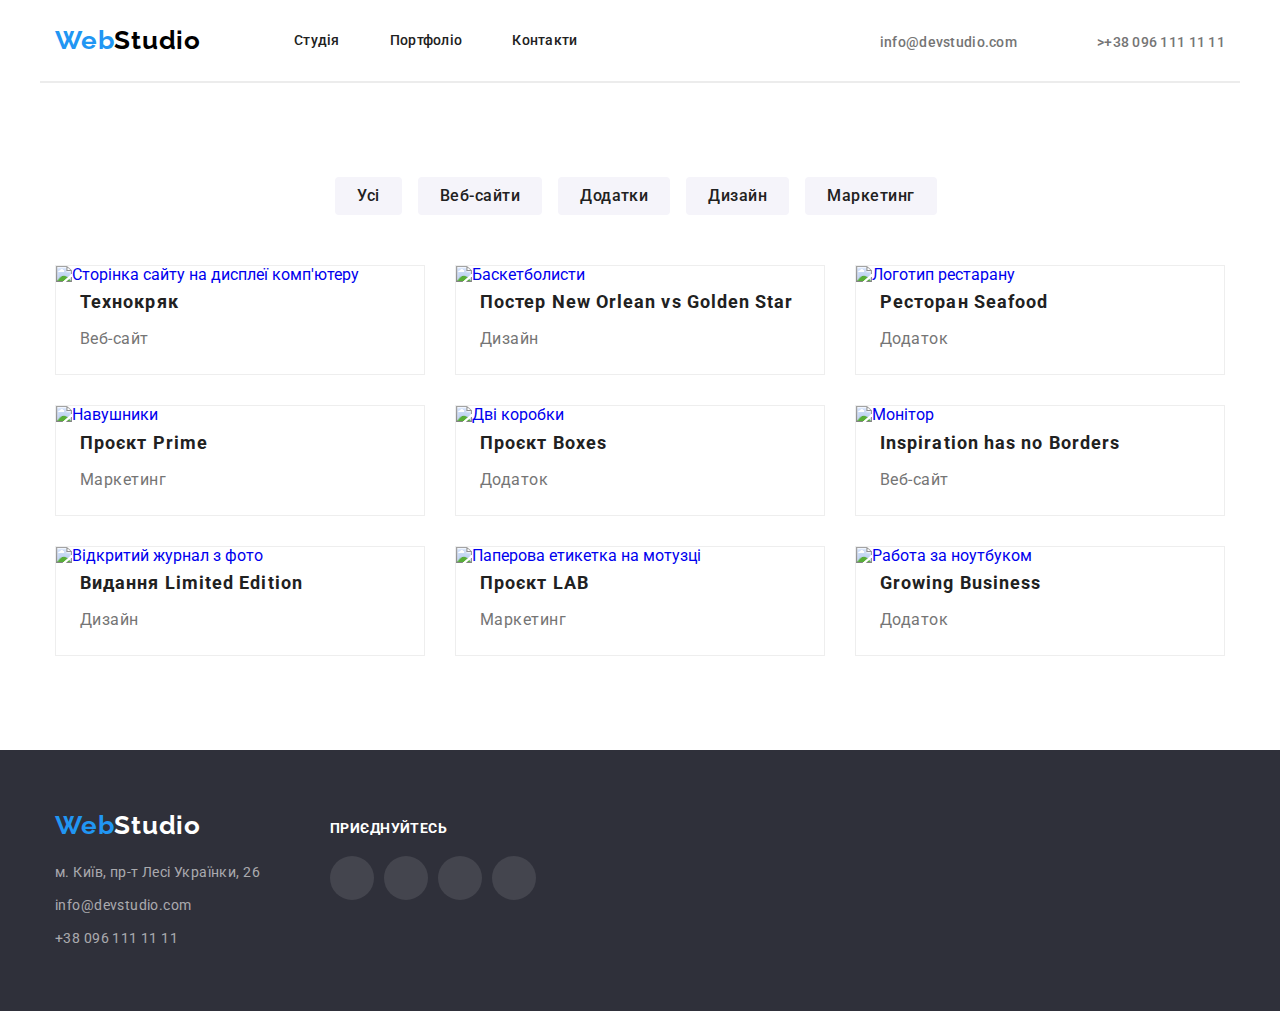
==== portfolio.html @ 94118d5a "Робота з svg графікою" ====
<!DOCTYPE html>
<html lang="uk">
  <head>
    <meta charset="UTF-8" />
    <meta http-equiv="X-UA-Compatible" content="IE=edge" />
    <meta name="viewport" content="width=device-width, initial-scale=1.0" />
    <title>Document</title>
    <link
      href="https://fonts.googleapis.com/css2?family=Raleway:wght@700&family=Roboto:wght@400;500;700;900&display=swap"
      rel="stylesheet"
    />
    <link
      rel="stylesheet"
      href="https://cdnjs.cloudflare.com/ajax/libs/modern-normalize/1.1.0/modern-normalize.min.css"
    />
    <link rel="stylesheet" href="./css/styles.css" />
  </head>
  <body>
    <header>
      <div class="container main-nav">
        <!-- Назва компанії. Перехід на головну сторінку сайту -->
        <a href="./index.html" class="logo">Web<span class="black">Studio</span></a>

        <!-- Перехід на інші сторінки сайту -->
        <nav class="site-nav">
          <ul class="navigation">
            <li class="page"><a href="./index.html" class="link">Студія</a></li>
            <li class="page"><a href="#" class="link">Портфоліо</a></li>
            <li class="page"><a href="#" class="link">Контакти</a></li>
          </ul>
        </nav>
        <!-- Перехід на сторінки сайту з формою для листування та з'єднання скайпом -->
        <ul class="contact">
          <li class="data">
            <a href="mailto:info@devstudio.com" class="contact-link">
              <svg class="icon" width="16" height="12">
                <use href="./images/icons2.svg#icon-envelope"></use></svg>info@devstudio.com</a>
          </li>
          <li class="data">
            <a href="tel:+380961111111" class="contact-link">
              <svg class="icon" width="10" height="16">
                <use href="./images/icons2.svg#icon-smartphone"></use></svg>
              >+38 096 111 11 11</a></li>
          </ul>
      </div>
    </header>
    <!-- Унікальний контент сторінки Портфоліо-->
    <main class="main">
      <section class="section">
        <div class="container">
          <h1 class="block">Наші проекти</h1>
          <!--Кнопки сортування реалізованих проектів -->
          <ul class="btn">
            <li class="sort"><button type="button">Усі</button></li>
            <li class="sort"><button type="button">Веб-сайти</button></li>
            <li class="sort"><button type="button">Додатки</button></li>
            <li class="sort"><button type="button">Дизайн</button></li>
            <li class="sort"><button type="button">Маркетинг</button></li>
          </ul>
          <!-- Реалізовані проекти компанії-->
          <ul class="projects">
            <li class="example">
              <a href="#" target="_blank" rel="noopener noreferrer" class="link"
                ><img
                  src="./images/teh.jpg"
                  alt="Сторінка сайту на дисплеї комп'ютеру"
                  width="370"
                />
                <h2 class="projects-title">Технокряк</h2>
                <p class="projects-text">Веб-сайт</p></a
              >
            </li>
            <li class="example">
              <a href="#" target="_blank" rel="noopener noreferrer" class="link"
                ><img src="./images/postrer.jpg" alt="Баскетболисти" width="370" />
                <h2 class="projects-title">Постер New Orlean vs Golden Star</h2>
                <p class="projects-text">Дизайн</p></a
              >
            </li>
            <li class="example">
              <a href="#" target="_blank" rel="noopener noreferrer" class="link"
                ><img src="./images/restaurant.jpg" alt="Логотип рестарану" width="370" />
                <h2 class="projects-title">Ресторан Seafood</h2>
                <p class="projects-text">Додаток</p></a
              >
            </li>
            <li class="example">
              <a href="#" target="_blank" rel="noopener noreferrer" class="link"
                ><img src="./images/prime.jpg" alt="Навушники" width="370" />
                <h2 class="projects-title">Проєкт Prime</h2>
                <p class="projects-text">Маркетинг</p></a
              >
            </li>
            <li class="example">
              <a href="#" target="_blank" rel="noopener noreferrer" class="link"
                ><img src="./images/boxes.jpg" alt="Дві коробки" width="370" />
                <h2 class="projects-title">Проєкт Boxes</h2>
                <p class="projects-text">Додаток</p></a
              >
            </li>
            <li class="example">
              <a href="#" target="_blank" rel="noopener noreferrer" class="link"
                ><img src="./images/inspir.jpg" alt="Монітор" width="370" />
                <h2 class="projects-title">Inspiration has no Borders</h2>
                <p class="projects-text">Веб-сайт</p></a
              >
            </li>
            <li class="example">
              <a href="#" target="_blank" rel="noopener noreferrer" class="link"
                ><img src="./images/edition.jpg" alt="Відкритий журнал з фото" width="370" />
                <h2 class="projects-title">Видання Limited Edition</h2>
                <p class="projects-text">Дизайн</p></a
              >
            </li>
            <li class="example">
              <a href="#" target="_blank" rel="noopener noreferrer" class="link"
                ><img src="./images/lab.jpg" alt="Паперова етикетка на мотузці" width="370" />
                <h2 class="projects-title">Проєкт LAB</h2>
                <p class="projects-text">Маркетинг</p></a
              >
            </li>
            <li class="example">
              <a href="#" target="_blank" rel="noopener noreferrer" class="link"
                ><img src="./images/business.jpg" alt="Работа за ноутбуком" width="370" />
                <h2 class="projects-title">Growing Business</h2>
                <p class="projects-text">Додаток</p></a
              >
            </li>
          </ul>
        </div>
      </section>
    </main>

    <!-- Контакти -->
    <footer class="footer">
      <div class="container info">
        <div class="box-v2">
          <a href="./index.html" class="logo">Web<span class="white">Studio</span></a>
          <address>
            <ul class="address">
              <li class="point">
                <a
                  href="https://www.google.com/maps/d/viewer?mid=10uSM3H-mIU3GznYo2szRIEphczw&hl=en_US&ll=50.42732700000001%2C30.538092&z=17"
                  target="_blank"
                  rel="noopener noreferrer"
                  class="link-contacts"
                  >м. Київ, пр-т Лесі Українки, 26</a
                >
              </li>
              <li class="point">
                <a href="mailto:info@devstudio.com " class="link-contacts">info@devstudio.com</a>
              </li>
              <li class="point">
                <a href="tel:+380961111111" class="link-contacts">+38 096 111 11 11</a>
              </li>
            </ul>
          </address>
        </div>
        <div class="box-v3">
          <h4 class="social-text">приєднуйтесь</h4>
          <ul class="social-footer">
            <li>
              <a class="item-link" href="#" target="_blank" rel="noopener noreferrer"
                ><svg class="link" width="20" height="20">
                  <use href="./images/icons2.svg#icon-instagram"></use>
                </svg>
              </a>
            </li>
            <li>
              <a class="item-link" href="#" target="_blank" rel="noopener noreferrer"
                ><svg class="link" width="20" height="20">
                  <use href="./images/icons2.svg#icon-twitter"></use>
                </svg>
              </a>
            </li>
            <li>
              <a class="item-link" href="#" target="_blank" rel="noopener noreferrer"
                ><svg class="link" width="20" height="20">
                  <use href="./images/icons2.svg#icon-facebook"></use>
                </svg>
              </a>
            </li>
            <li>
              <a class="item-link" href="#" target="_blank" rel="noopener noreferrer"
                ><svg class="link" width="20" height="20">
                  <use href="./images/icons2.svg#icon-linkedin-1"></use>
                </svg>
              </a>
            </li>
          </ul>
        </div>
      </div>
    </footer>
  </body>
</html>
---- css/styles.css ----
:root {
  --primary-text-color: #212121;
  --secondary-text-color: #757575;
  --white-text-color: #ffffff;
  --accent-text-color: #2196f3;
  --main-background-color: #ffffff;
  --dark-background-color: #2f303a;
  --secondary-background-color: #f5f4fa;
  --borde-line-color: #ececec;
  --icon-color: #757575;
}
body {
  margin: 0 auto;
  color: var(--primary-text-color);
  background-color: var(--main-background-color);
  font-family: Roboto, sans-serif;
}
ul {
  list-style-type: none;
}
a {
  text-decoration: none;
}
h1,
h2,
h3,
ul,
p {
  margin: 0;
  padding: 0;
}
.section {
  padding-top: 94px;
  padding-bottom: 94px;
}
.container {
  max-width: 1200px;
  width: 100%;
  padding-right: 15px;
  padding-left: 15px;
  margin: 0 auto;
}
/*Header*/
.header {
  background-color: var(--main-background-color);
}
.main-nav {
  display: flex;
  align-items: center;
  border-bottom: 2px solid var(--borde-line-color);
}
/* Logo */
.logo {
  font-family: 'Raleway';
  font-style: normal;
  font-weight: 700;
  font-size: 26px;
  line-height: 1.19;
  letter-spacing: 0.03em;
  text-decoration: none;
  color: var(--accent-text-color);
}
.main-nav .logo {
  padding: 25px 93px 25px 0;
}
.logo .black {
  color: #000000;
}
/* Site-nav */
.navigation {
  display: flex;
  justify-content: center;
}
.navigation .link {
  font-weight: 500;
  font-size: 14px;
  line-height: 1.14;
  letter-spacing: 0.02em;
  color: var(--primary-text-color);
}
.contact .contact-link {
  font-weight: 500;
  font-size: 14px;
  line-height: 1.14;
  letter-spacing: 0.02em;
  color: var(--secondary-text-color);
}
.navigation .page:not(:last-child),
.contact .data:not(:last-child) {
  margin-right: 50px;
}
.site-nav .link:hover,
.site-nav .link:focus,
.contact-link:hover,
.contact-link:focus {
  color: var(--accent-text-color);
}
/*  Перехід на сторінки сайту з формою для листування та з'єднання скайпом*/
.contact {
  display: flex;
  margin-left: auto;
  justify-content: center;
  align-items: center;
}
.contact-link {
  display: flex;
  align-items: flex-end;
}
.data .icon {
  margin: 0;
  width: 20px;
  height: 20px;
  margin-right: 10px;
  fill: var(--icon-color);
}
.data .icon:hover,
.data .icon:focus {
  fill: var(--accent-text-color);
}
/* Банер */
.banner {
  padding: 200px 0px;
  align-content: center;
  background-color: var(--dark-background-color);
  background-image: url(../images/overlay.jpg);
  background-color: rgba(47, 48, 58, 0.4);
  background-image: linear-gradient(to right, rgba(255, 0, 0, 0, 5), rgba(0, 0, 255, 0, 5));
}
.banner-text {
  margin-bottom: 30px;
  color: var(--white-text-color);
  font-weight: 900;
  font-size: 44px;
  line-height: 1.36;
  text-align: center;
  letter-spacing: 0.06em;
  text-transform: uppercase;
}
/* Кнопка замовлення */
.banner .order {
  justify-content: center;
  border-radius: 4px;
  width: 216px;
  margin: 0 auto;
  padding: 10px 0;
  display: block;
  text-align: center;
  font-weight: 700;
  font-size: 16px;
  line-height: 1.88;
  letter-spacing: 0.06em;
  border: none;
  color: var(--white-text-color);
  background-color: var(--accent-text-color);
  /* box-shadow: 0px 4px 4px rgba(0, 0, 0, 0.15); */
}

/* Секція переваг */

/* Ховаємо заголовок */
.block-title {
  display: none;
}
/* Для зоголовків одного типу сторінки */
.text-title {
  margin-bottom: 50px;
  color: var(--primary-text-color);
  font-weight: 700;
  font-size: 36px;
  line-height: 1.17;
  text-align: center;
  letter-spacing: 0.03em;
}
.proces {
  display: flex;
  justify-content: space-between;
}
.list {
  display: flex;
  justify-content: space-between;
  margin-bottom: 94px;
}
.list .card {
  min-width: 270px;
  margin-right: 30px;
  text-align: start;
}
.list .card:last-child {
  margin-right: 0;
}
.proces .photo {
  margin-right: 30px;
}
.proces .photo:last-child {
  margin-right: 0;
}
.card .box {
  display: flex;
  width: 270px;
  height: 120px;
  margin-bottom: 30px;
  background-color: var(--secondary-background-color);
  background-size: contain;
  justify-content: center;
  align-items: center;
}
.advantage {
  margin-top: 0;
  margin-bottom: 10px;
  color: var(--primary-text-color);
  font-weight: 700;
  font-size: 14px;
  line-height: 1.14;
  letter-spacing: 0.03em;
}
.text {
  margin-top: 0;
  font-size: 14px;
  line-height: 1.71;
  letter-spacing: 0.03em;
  color: var(--secondary-text-color);
}
/* Секція команди */
.team-board {
  background-color: var(--secondary-background-color);
}
.team-card {
  display: flex;
  justify-content: space-between;
  gap: 30px;
}
.team-card .file {
  max-width: 270px;
  text-align: center;
  box-shadow: 0px 1px 3px rgba(0, 0, 0, 0.12), 0px 1px 1px rgba(0, 0, 0, 0.14),
    0px 2px 1px rgba(0, 0, 0, 0.2);
  border-radius: 0px 0px 4px 4px;
}
.name {
  margin-bottom: 10px;
  color: var(--primary-text-color);
  font-weight: 500;
  font-size: 16px;
  line-height: 1.19;
  letter-spacing: 0.03em;
}
.career {
  margin-top: 0;
  margin-bottom: 30px;
  color: var(--secondary-text-color);
  font-weight: 400;
  font-size: 16px;
  line-height: 1.19;
  letter-spacing: 0.03em;
}
.team-photo {
  margin-bottom: 30px;
}
/* Іконки-посилання соціальних мереж */
.social {
  display: flex;
  justify-content: center;
  align-items: center;
  margin-right: 32px;
  margin-bottom: 30px;
  margin-left: 32px;
  width: 206px;
  height: 44px;
  gap: 10px;
}
.social .item-link {
  display: flex;
  align-items: center;
  justify-content: center;
  width: 44px;
  height: 44px;
  border-radius: 50%;
  fill: var(--icon-color);
}
.social .item-link:hover,
.social .item-link:focus {
  fill: var(--main-background-color);
  background-color: var(--accent-text-color);
}
/* Логотипи компаній постійних клієнтів  */
.clients {
  display: flex;
  justify-content: space-between;
  gap: 30px;
  flex-wrap: wrap;
}
.clients .logo-link {
  display: flex;
  align-items: center;
  justify-content: center;
  width: 170px;
  height: 92px;
  left: 1015px;
  top: 2490px;
  fill: var(--icon-color);
  border: 1px solid #afb1b8;
  border-radius: 4px;
}
.clients .logo-link:hover,
.clients .logo-link:focus {
  fill: var(--accent-text-color);
}

/* Сторінка Портфоліо */
/* Ховаємо заголовок */
.block {
  display: none;
}
/* Блок сортувальних кнопок */
.btn {
  display: flex;
  justify-content: center;
}
.btn .sort {
  margin-right: 8px;
}
.btn .sort:last-child {
  margin-right: 0px;
}
.btn button {
  padding: 6px 22px;
  border-radius: 4px;
  border-style: none;
  margin-right: 8px;
  margin-bottom: 50px;
  font-weight: 500;
  font-size: 16px;
  line-height: 1.63;
  letter-spacing: 0.03em;
  border: none;
  color: var(--title-text-color);
  background-color: var(--secondary-background-color);
}
.btn button:hover,
.btn button:focus {
  color: var(--white-text-color);
  background-color: var(--accent-text-color);
}
/* Реалізовані проекти компанії */
.projects {
  display: flex;
  flex-wrap: wrap;
  justify-content: center;
}
.projects .example {
  width: 370px;
  margin-right: 30px;
  margin-bottom: 30px;
  text-align: left;
  background: var(--main-background-color);
  border: 1px solid #eeeeee;
}
.projects .example:hover {
  box-shadow: 0px 1px 1px rgba(0, 0, 0, 0.12), 0px 4px 4px rgba(0, 0, 0, 0.06),
    1px 4px 6px rgba(0, 0, 0, 0.16);
}
.projects .example:nth-child(3n) {
  margin-right: 0px;
}
.projects .example:nth-last-child(-n + 3) {
  margin-bottom: 0px;
}
.projects-title {
  margin-top: 0;
  margin-bottom: 4px;
  padding-left: 24px;
  color: var(--primary-text-color);
  font-weight: 700;
  font-size: 18px;
  line-height: 2;
  letter-spacing: 0.06em;
}
.projects-text {
  margin-bottom: 20px;
  padding-left: 24px;
  font-size: 16px;
  line-height: 1.88;
  letter-spacing: 0.03em;
  color: var(--secondary-text-color);
}
.projects .link:hover,
.projects .link:focus {
  color: var(--accent-text-color);
}

/* Footer */
.footer {
  display: flex;
  align-items: center;
  margin-right: auto;
  padding-top: 60px;
  padding-bottom: 60px;
  background-color: var(--dark-background-color);
}
.footer .info {
  display: flex;
  margin-right: auto;
  gap: 70px;
}
.footer .logo {
  display: block;
  margin-bottom: 20px;
}
.white {
  color: var(--white-text-color);
}
.address .point {
  margin-bottom: 9px;
}
.address .point:last-child {
  margin-bottom: 0px;
}
.link-contacts {
  display: block;
  font-size: 14px;
  line-height: 1.71;
  letter-spacing: 0.03em;
  text-decoration: none;
  font-style: normal;
  color: rgba(255, 255, 255, 0.6);
}
.adress .link:hover,
.adress .link:focus,
.link-contacts:hover,
.link-contacts:focus {
  color: var(--accent-text-color);
}

.box-v3 {
  display: block;
  padding-top: 11px;
}
.social-footer {
  display: flex;
  justify-content: center;
  align-items: flex-end;
  gap: 10px;
}
.social-text {
  margin-top: 0;
  margin-right: 0;
  /* margin-bottom: ; */
  font-weight: 700;
  font-size: 14px;
  line-height: 1.14;
  letter-spacing: 0.03em;
  text-transform: uppercase;
  color: var(--main-background-color);
}
.social-footer .item-link {
  display: flex;
  align-items: center;
  justify-content: center;
  width: 44px;
  height: 44px;
  border-radius: 50%;
  fill: var(--white-text-color);
  background: rgba(255, 255, 255, 0.1);
}
.social-footer .item-link:hover,
.social-footer .item-link:focus {
  fill: var(--main-background-color);
  background-color: var(--accent-text-color);
}

/* Кольорова гама */
/*Основний колір тексту #212121*/
/*Вторинний колір тексту #757575 */
/*Cвітлий колір тексту #FFFFFF */
/* Колір лого #2196F3,#000000*/
/* Колір кнопок #F5F4FA/
/* Колір акценту #2196F3 /
/* Колір сторінки #FFFFFF*/
/* Колір банеру та футеру #2F303A/
/* Колір секції команди #F5F4FA;/
/* Колір контактів футеру rgba(255, 255, 255, 0.6); */
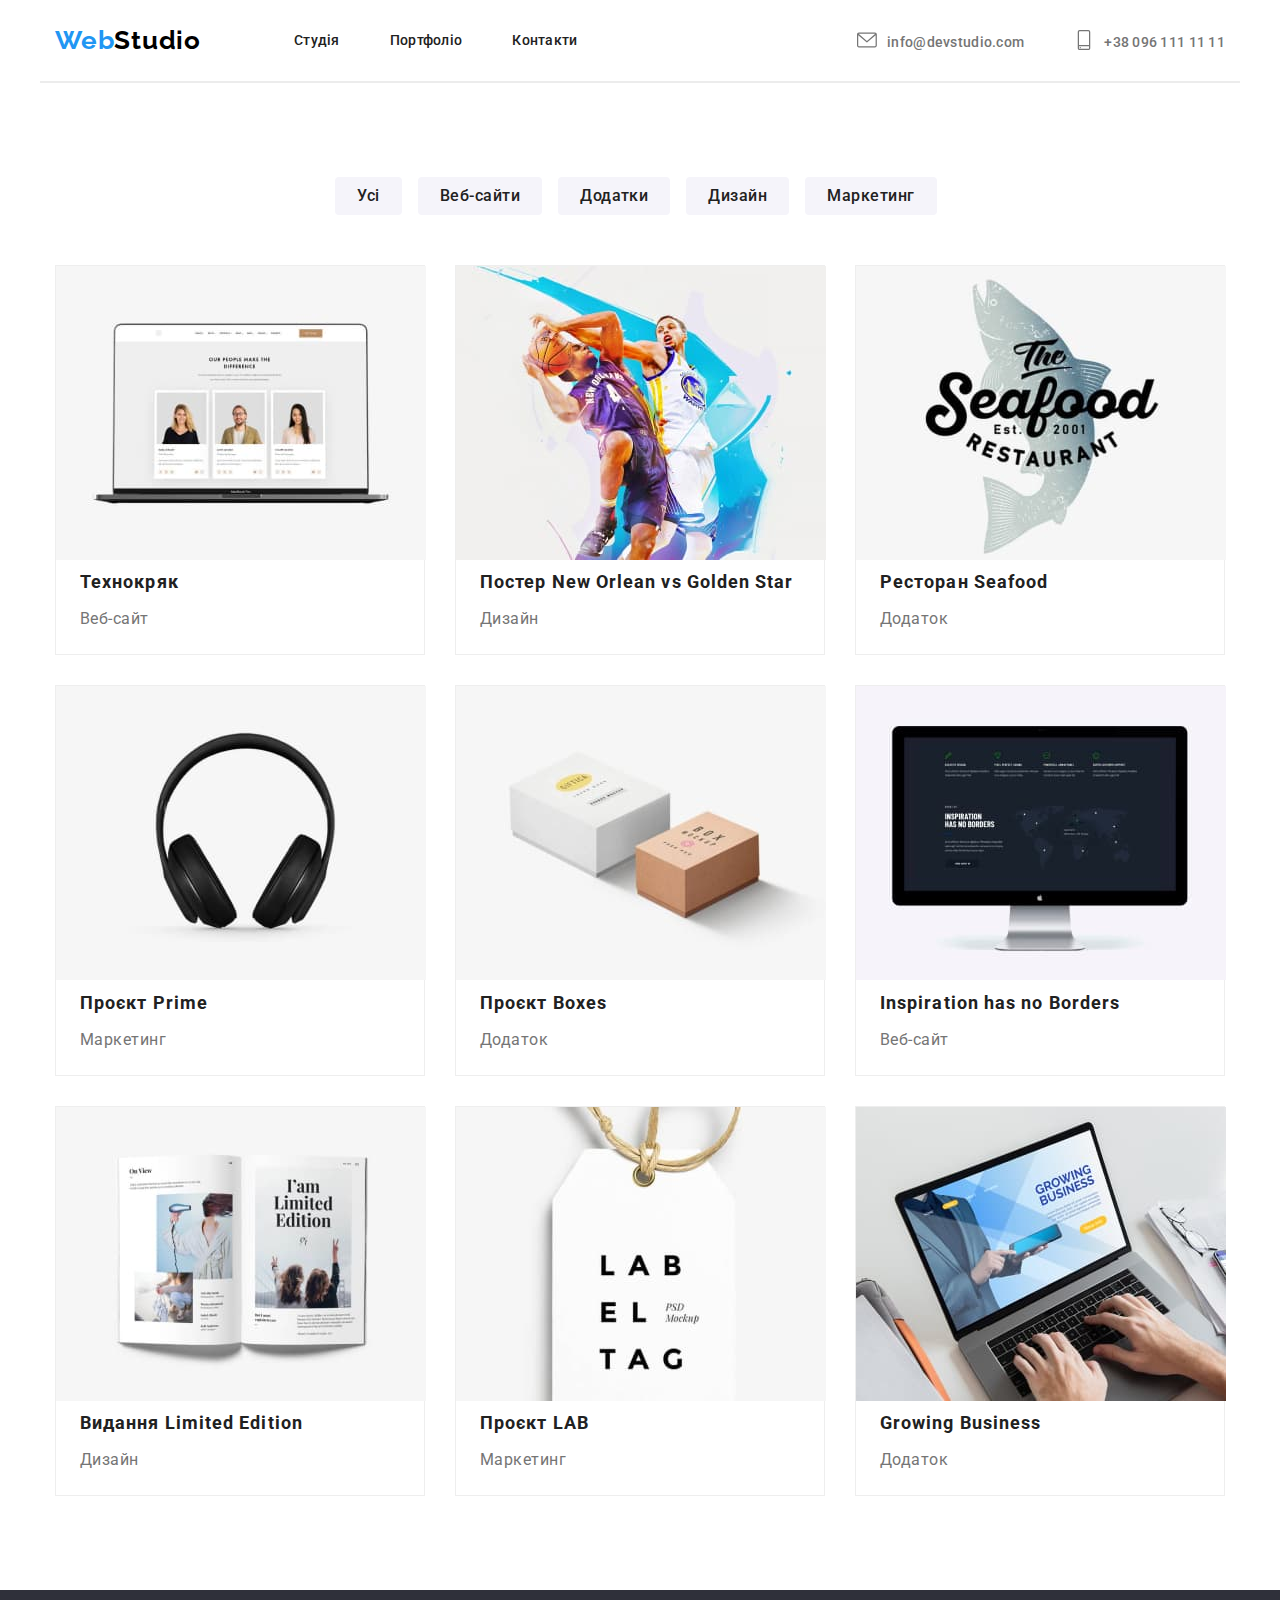
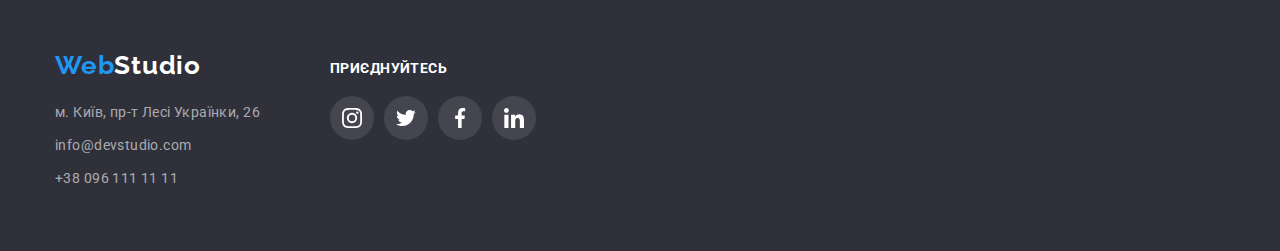
==== commit 22470296: "Доопрацювання проекту" ====
--- a/portfolio.html
+++ b/portfolio.html
@@ -39,8 +39,7 @@
           <li class="data">
             <a href="tel:+380961111111" class="contact-link">
               <svg class="icon" width="10" height="16">
-                <use href="./images/icons2.svg#icon-smartphone"></use></svg>
-              >+38 096 111 11 11</a></li>
+                <use href="./images/icons2.svg#icon-smartphone"></use></svg>+38 096 111 11 11</a></li>
           </ul>
       </div>
     </header>
@@ -158,6 +157,7 @@
         </div>
         <div class="box-v3">
           <h4 class="social-text">приєднуйтесь</h4>
+          <!-- Посилання на соціальні мережи -->
           <ul class="social-footer">
             <li>
               <a class="item-link" href="#" target="_blank" rel="noopener noreferrer"
--- a/css/styles.css
+++ b/css/styles.css
@@ -122,9 +122,10 @@
   padding: 200px 0px;
   align-content: center;
   background-color: var(--dark-background-color);
-  background-image: url(../images/overlay.jpg);
-  background-color: rgba(47, 48, 58, 0.4);
-  background-image: linear-gradient(to right, rgba(255, 0, 0, 0, 5), rgba(0, 0, 255, 0, 5));
+  background-position: center;
+  background-repeat: no-repeat;
+  background-size: cover;
+  background-image: linear-gradient(to right, rgba(47, 48, 58, 0.4), rgba(47, 48, 58, 0.4)), url(../images/overlay.jpg);
 }
 .banner-text {
   margin-bottom: 30px;
@@ -256,7 +257,7 @@
 .team-photo {
   margin-bottom: 30px;
 }
-/* Іконки-посилання соціальних мереж */
+/* <!-- Посилання на соціальні мережи --> */
 .social {
   display: flex;
   justify-content: center;
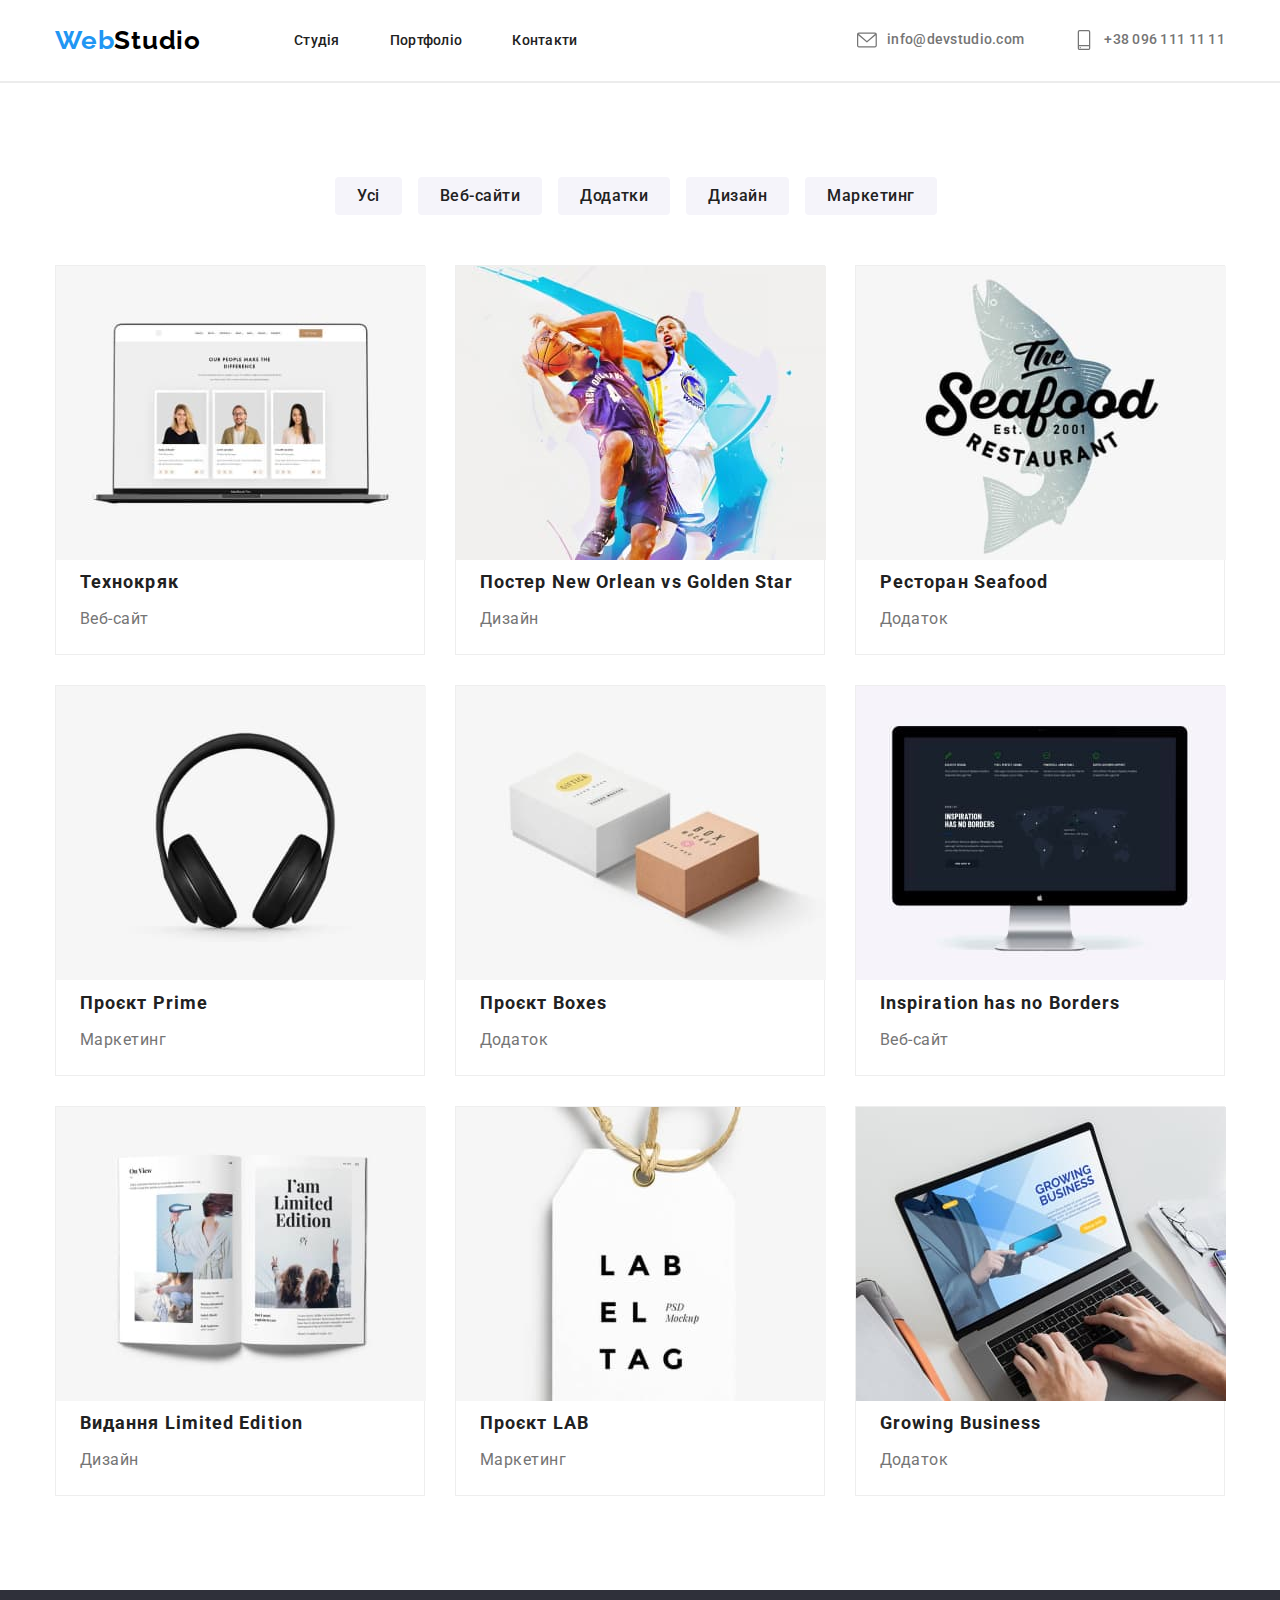
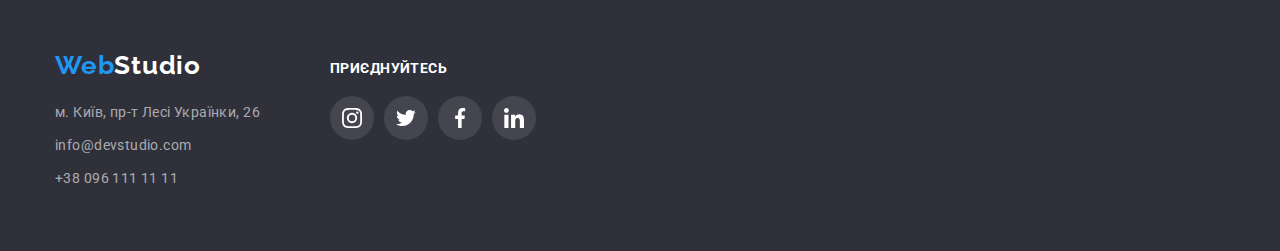
==== commit a1b64f92: "Усунення зауважень" ====
--- a/portfolio.html
+++ b/portfolio.html
@@ -16,7 +16,7 @@
     <link rel="stylesheet" href="./css/styles.css" />
   </head>
   <body>
-    <header>
+    <header class="header">
       <div class="container main-nav">
         <!-- Назва компанії. Перехід на головну сторінку сайту -->
         <a href="./index.html" class="logo">Web<span class="black">Studio</span></a>
--- a/css/styles.css
+++ b/css/styles.css
@@ -42,12 +42,14 @@
 }
 /*Header*/
 .header {
-  background-color: var(--main-background-color);
+  /* background-color: var(--main-background-color); */
+  border-bottom: 2px solid var(--borde-line-color);
+
 }
 .main-nav {
   display: flex;
   align-items: center;
-  border-bottom: 2px solid var(--borde-line-color);
+  /* border-bottom: 2px solid var(--borde-line-color); */
 }
 /* Logo */
 .logo {
@@ -104,14 +106,14 @@
 }
 .contact-link {
   display: flex;
-  align-items: flex-end;
+  align-items: center;
 }
 .data .icon {
   margin: 0;
   width: 20px;
   height: 20px;
   margin-right: 10px;
-  fill: var(--icon-color);
+  fill: currentColor;
 }
 .data .icon:hover,
 .data .icon:focus {
@@ -233,6 +235,7 @@
 .team-card .file {
   max-width: 270px;
   text-align: center;
+  background-color: var(--main-background-color);
   box-shadow: 0px 1px 3px rgba(0, 0, 0, 0.12), 0px 1px 1px rgba(0, 0, 0, 0.14),
     0px 2px 1px rgba(0, 0, 0, 0.2);
   border-radius: 0px 0px 4px 4px;
@@ -312,6 +315,7 @@
 .block {
   display: none;
 }
+
 /* Блок сортувальних кнопок */
 .btn {
   display: flex;
